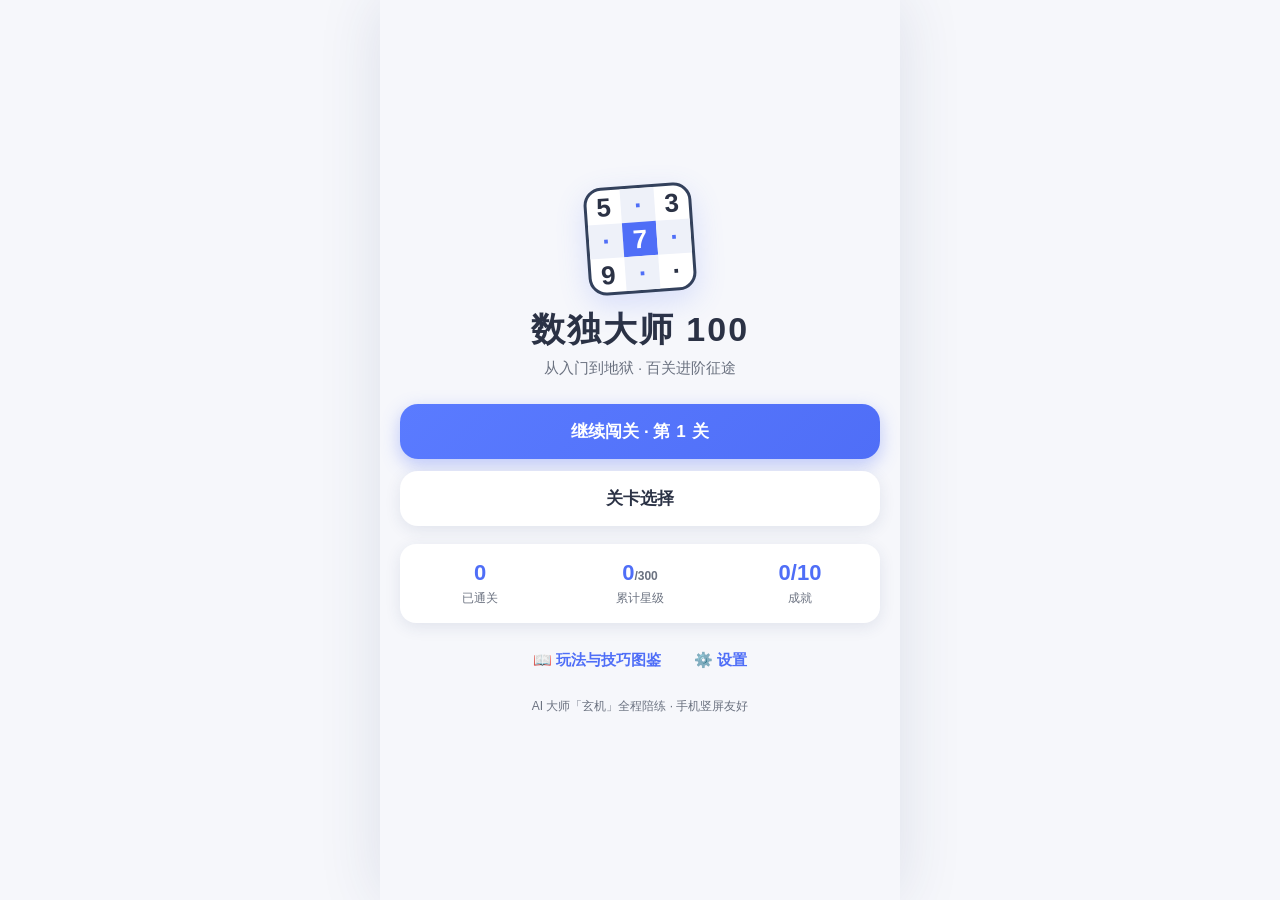
==== index.html @ a803e8a5 "站点提升到仓库根目录以匹配 Pages source=/" ====
<!DOCTYPE html>
<html lang="zh-CN">
<head>
<meta charset="UTF-8">
<meta name="viewport" content="width=device-width, initial-scale=1.0, maximum-scale=1.0, user-scalable=no, viewport-fit=cover">
<meta name="theme-color" content="#f6f7fb">
<meta name="apple-mobile-web-app-capable" content="yes">
<meta name="apple-mobile-web-app-status-bar-style" content="default">
<title>数独大师 100 · 从入门到地狱的百关征途</title>
<link rel="stylesheet" href="css/style.css">
<link rel="icon" href="data:image/svg+xml,<svg xmlns='http://www.w3.org/2000/svg' viewBox='0 0 100 100'><rect width='100' height='100' rx='20' fill='%234f6ef7'/><text x='50' y='68' font-size='52' text-anchor='middle' fill='white' font-family='sans-serif' font-weight='bold'>数</text></svg>">
</head>
<body>
<div id="app">

  <!-- ============ 主页 ============ -->
  <section id="screen-home" class="screen active">
    <div class="home-hero">
      <div class="home-logo">
        <div class="logo-grid">
          <span>5</span><span>·</span><span>3</span>
          <span>·</span><span>7</span><span>·</span>
          <span>9</span><span>·</span><span>·</span>
        </div>
      </div>
      <h1>数独大师 100</h1>
      <p class="home-sub">从入门到地狱 · 百关进阶征途</p>
    </div>

    <div class="home-actions">
      <button id="btn-continue" class="btn btn-primary btn-big">继续闯关 · 第 <b id="continue-lv">1</b> 关</button>
      <button id="btn-levels" class="btn btn-ghost btn-big">关卡选择</button>
    </div>

    <div class="home-stats card" id="home-stats">
      <div class="stat"><b id="stat-cleared">0</b><span>已通关</span></div>
      <div class="stat"><b id="stat-stars">0<small>/300</small></b><span>累计星级</span></div>
      <div class="stat"><b id="stat-achs">0</b><span>成就</span></div>
    </div>

    <div class="home-links">
      <button id="btn-help" class="link-btn">📖 玩法与技巧图鉴</button>
      <button id="btn-settings" class="link-btn">⚙️ 设置</button>
    </div>
    <p class="home-foot">AI 大师「玄机」全程陪练 · 手机竖屏友好</p>
  </section>

  <!-- ============ 关卡选择 ============ -->
  <section id="screen-levels" class="screen">
    <header class="topbar">
      <button class="icon-btn" data-back="home">←</button>
      <div class="topbar-title">关卡选择</div>
      <div class="topbar-right" id="levels-star-count">⭐ 0/300</div>
    </header>
    <div class="levels-scroll">
      <div id="levels-grid" class="levels-grid"></div>
    </div>
  </section>

  <!-- ============ 游戏 ============ -->
  <section id="screen-game" class="screen">
    <header class="topbar game-topbar">
      <button class="icon-btn" data-back="levels">←</button>
      <div class="game-meta">
        <div class="game-lv" id="game-lv">第 1 关 <span class="game-tier">入门</span></div>
        <div class="game-timer"><button id="btn-pause" class="mini-btn">⏸</button> <span id="game-time">00:00</span> <span id="game-hints" title="已用提示">💡0</span></div>
      </div>
      <button class="icon-btn" id="btn-restart">↻</button>
    </header>

    <div class="board-wrap">
      <div id="board" class="board" aria-label="数独棋盘"></div>
      <div id="pause-mask" class="pause-mask hidden">
        <div class="pause-card">
          <h3>休息一下</h3>
          <p>棋盘已隐藏，点击继续</p>
          <button id="btn-resume" class="btn btn-primary">继续游戏</button>
        </div>
      </div>
    </div>

    <div class="toolbar">
      <button class="tool-btn" id="tool-undo"><span class="t-ico">↩</span><span class="t-txt">撤销</span></button>
      <button class="tool-btn" id="tool-erase"><span class="t-ico">⌫</span><span class="t-txt">擦除</span></button>
      <button class="tool-btn" id="tool-note"><span class="t-ico">✏️</span><span class="t-txt">笔记</span></button>
      <button class="tool-btn" id="tool-hint"><span class="t-ico">💡</span><span class="t-txt">提示</span></button>
      <button class="tool-btn" id="tool-ai"><span class="t-ico">🧙</span><span class="t-txt">AI大师</span></button>
    </div>

    <div id="numpad" class="numpad"></div>
    <div class="safe-bottom"></div>
  </section>

  <!-- ============ AI 大师抽屉 ============ -->
  <div id="ai-drawer" class="ai-drawer hidden">
    <div class="ai-panel">
      <div class="ai-head">
        <span class="ai-avatar">🧙‍♂️</span>
        <div class="ai-name">玄机大师 <small>AI 数独宗师</small></div>
        <button class="icon-btn" id="ai-close">✕</button>
      </div>
      <div id="ai-chat" class="ai-chat"></div>
      <div class="ai-actions">
        <button class="btn btn-ghost" id="ai-explain">只讲不填</button>
        <button class="btn btn-ghost" id="ai-step">指点一步</button>
        <button class="btn btn-primary" id="ai-auto">演示到底</button>
      </div>
      <div class="ai-actions2">
        <button class="btn btn-ghost btn-sm hidden" id="ai-stop">⏹ 停止演示</button>
      </div>
    </div>
  </div>

  <!-- ============ 通用模态 ============ -->
  <div id="modal-root" class="modal-root hidden"></div>
  <div id="toast" class="toast hidden"></div>
</div>

<script src="js/engine.js"></script>
<script src="js/levels-data.js"></script>
<script src="js/ai.js"></script>
<script src="js/ui.js"></script>
</body>
</html>
---- css/style.css ----
/* 数独大师 100 · 浅色竖屏优先 */
:root {
  --bg: #f6f7fb;
  --panel: #ffffff;
  --ink: #2b3245;
  --ink-soft: #6b7280;
  --accent: #4f6ef7;
  --accent-soft: #e8eefc;
  --good: #22a06b;
  --bad: #e5484d;
  --gold: #f5a623;
  --line-thin: #c9d2e3;
  --line-thick: #33415c;
  --cell-alt: #eef1f9;
  --sel: #cfe0ff;
  --same: #ffedb3;
  --peer: #edf2fd;
  --shadow: 0 4px 16px rgba(43, 58, 105, .10);
  --radius: 16px;
}
* { margin: 0; padding: 0; box-sizing: border-box; -webkit-tap-highlight-color: transparent; }
html, body { height: 100%; }
body {
  background: var(--bg);
  color: var(--ink);
  font-family: -apple-system, BlinkMacSystemFont, "PingFang SC", "Microsoft YaHei", "Noto Sans SC", sans-serif;
  overscroll-behavior: none;
  touch-action: manipulation;
  user-select: none; -webkit-user-select: none;
}
button { font-family: inherit; border: none; background: none; cursor: pointer; color: inherit; touch-action: manipulation; }
.hidden { display: none !important; }

#app { height: 100dvh; max-width: 520px; margin: 0 auto; position: relative; overflow: hidden; }
.screen { position: absolute; inset: 0; display: none; flex-direction: column; }
.screen.active { display: flex; }

/* ================= 通用组件 ================= */
.btn {
  display: inline-flex; align-items: center; justify-content: center; gap: 6px;
  border-radius: 14px; font-weight: 600; padding: 12px 20px; font-size: 16px;
  transition: transform .08s, box-shadow .15s, opacity .15s;
}
.btn:active { transform: scale(.96); }
.btn-primary { background: linear-gradient(135deg, #5a7bff, #4f6ef7); color: #fff; box-shadow: 0 6px 18px rgba(79, 110, 247, .35); }
.btn-ghost { background: var(--panel); color: var(--ink); box-shadow: var(--shadow); }
.btn-big { width: 100%; padding: 16px; font-size: 17px; border-radius: 18px; }
.btn-sm { padding: 8px 14px; font-size: 14px; }
.icon-btn {
  width: 40px; height: 40px; border-radius: 12px; font-size: 19px;
  display: flex; align-items: center; justify-content: center; background: var(--panel); box-shadow: var(--shadow); color: var(--ink);
}
.link-btn { color: var(--accent); font-size: 15px; padding: 10px; font-weight: 600; }
.card { background: var(--panel); border-radius: var(--radius); box-shadow: var(--shadow); }

.topbar {
  display: flex; align-items: center; gap: 10px; padding: calc(env(safe-area-inset-top) + 10px) 12px 10px;
}
.topbar-title { font-size: 17px; font-weight: 700; flex: 1; }
.topbar-right { font-size: 14px; font-weight: 700; color: var(--ink-soft); }

/* ================= 主页 ================= */
#screen-home { padding: calc(env(safe-area-inset-top) + 16px) 20px calc(env(safe-area-inset-bottom) + 16px); justify-content: center; gap: 18px; }
.home-hero { text-align: center; }
.home-logo { display: flex; justify-content: center; margin-bottom: 14px; }
.logo-grid {
  display: grid; grid-template-columns: repeat(3, 1fr); width: 108px; height: 108px;
  border: 3px solid var(--line-thick); border-radius: 18px; overflow: hidden;
  background: #fff; box-shadow: 0 10px 30px rgba(79, 110, 247, .18); transform: rotate(-4deg);
}
.logo-grid span { display: flex; align-items: center; justify-content: center; font-size: 26px; font-weight: 800; color: var(--ink); }
.logo-grid span:nth-child(2n) { background: var(--cell-alt); color: var(--accent); }
.logo-grid span:nth-child(5) { background: var(--accent); color: #fff; }
#screen-home h1 { font-size: 34px; letter-spacing: 2px; }
.home-sub { color: var(--ink-soft); margin-top: 6px; font-size: 15px; }
.home-actions { display: flex; flex-direction: column; gap: 12px; margin-top: 8px; }
.home-stats { display: flex; padding: 16px 0; }
.stat { flex: 1; text-align: center; display: flex; flex-direction: column; gap: 4px; }
.stat b { font-size: 22px; color: var(--accent); }
.stat b small { font-size: 12px; color: var(--ink-soft); font-weight: 600; }
.stat span { font-size: 12px; color: var(--ink-soft); }
.home-links { display: flex; justify-content: center; gap: 12px; }
.home-foot { text-align: center; font-size: 12px; color: var(--ink-soft); }

/* ================= 关卡选择 ================= */
.levels-scroll { flex: 1; overflow-y: auto; padding: 4px 14px calc(env(safe-area-inset-bottom) + 24px); }
.levels-grid { display: grid; grid-template-columns: repeat(5, 1fr); gap: 10px; }
.lv-cell {
  aspect-ratio: 1; border-radius: 14px; background: var(--panel); box-shadow: var(--shadow);
  display: flex; flex-direction: column; align-items: center; justify-content: center; gap: 2px;
  font-weight: 700; font-size: 16px; position: relative; transition: transform .08s;
}
.lv-cell:active { transform: scale(.92); }
.lv-cell .lv-stars { font-size: 9px; letter-spacing: 1px; color: var(--gold); }
.lv-cell.locked { background: #e9ecf3; box-shadow: none; color: #b3b9c9; }
.lv-cell.current { background: linear-gradient(135deg, #5a7bff, #4f6ef7); color: #fff; box-shadow: 0 6px 16px rgba(79, 110, 247, .4); }
.lv-cell.current .lv-stars { color: #ffe08a; }
.lv-cell .lv-badge { position: absolute; top: -5px; right: -4px; font-size: 11px; }
.lv-cell.hell { border: 2px solid var(--gold); }
.lv-cell.hell .lv-badge { animation: pulse 1.6s infinite; }
@keyframes pulse { 0%, 100% { transform: scale(1); } 50% { transform: scale(1.25); } }
.tier-divider { grid-column: 1 / -1; font-size: 12px; font-weight: 700; color: var(--ink-soft); padding: 10px 4px 2px; display: flex; align-items: center; gap: 8px; }
.tier-divider::after { content: ""; flex: 1; height: 1px; background: var(--line-thin); }

/* ================= 游戏页 ================= */
#screen-game { align-items: stretch; }
.game-topbar { padding-bottom: 6px; }
.game-meta { flex: 1; display: flex; align-items: center; justify-content: center; gap: 12px; min-width: 0; }
.game-lv { font-weight: 800; font-size: 16px; white-space: nowrap; display: flex; align-items: center; gap: 6px; }
.game-tier { font-size: 11px; color: var(--accent); background: var(--accent-soft); padding: 2px 7px; border-radius: 8px; font-weight: 700; white-space: nowrap; }
.game-timer { font-size: 13px; color: var(--ink-soft); font-variant-numeric: tabular-nums; display: flex; align-items: center; gap: 6px; font-weight: 600; }
.mini-btn { font-size: 14px; padding: 2px 6px; }

.board-wrap { position: relative; padding: 4px 10px 0; display: flex; justify-content: center; }
.board {
  display: grid; grid-template-columns: repeat(9, 1fr); aspect-ratio: 1;
  width: 100%; max-width: min(100%, calc(100dvh - 340px));
  background: var(--panel); border: 2.5px solid var(--line-thick); border-radius: 12px; overflow: hidden;
  box-shadow: var(--shadow);
}
.cell {
  position: relative; display: flex; align-items: center; justify-content: center;
  border-right: 1px solid var(--line-thin); border-bottom: 1px solid var(--line-thin);
  font-size: clamp(17px, 5.2vw, 26px); font-weight: 700; cursor: pointer;
  transition: background .1s;
}
.cell:nth-child(9n) { border-right: none; }
.cell:nth-child(n+73) { border-bottom: none; }
.cell.b-right { border-right: 2px solid var(--line-thick); }
.cell.b-bottom { border-bottom: 2px solid var(--line-thick); }
.cell.alt { background: var(--cell-alt); }
.cell.given { color: var(--ink); }
.cell.user { color: var(--accent); }
.cell.peer { background: var(--peer); }
.cell.same { background: var(--same); }
.cell.selected { background: var(--sel); box-shadow: inset 0 0 0 2.5px var(--accent); z-index: 2; }
.cell.error { color: var(--bad) !important; background: #fde8e9; }
.cell.hint-flash { animation: hintFlash 1s ease-in-out infinite; }
@keyframes hintFlash { 0%, 100% { box-shadow: inset 0 0 0 3px var(--gold); } 50% { box-shadow: inset 0 0 0 3px transparent; } }
.cell.wrong-flash { animation: wrongShake .4s; }
@keyframes wrongShake { 0%, 100% { transform: translateX(0); } 25% { transform: translateX(-3px); } 75% { transform: translateX(3px); } }
.cell.pop { animation: popIn .18s ease-out; }
@keyframes popIn { 0% { transform: scale(.5); opacity: .3; } 100% { transform: scale(1); opacity: 1; } }

.notes { position: absolute; inset: 2px; display: grid; grid-template-columns: repeat(3, 1fr); grid-template-rows: repeat(3, 1fr); }
.notes span { display: flex; align-items: center; justify-content: center; font-size: clamp(8px, 2.2vw, 11px); font-weight: 600; color: var(--ink-soft); }

.pause-mask { position: absolute; inset: 0; display: flex; align-items: center; justify-content: center; background: rgba(246, 247, 251, .96); z-index: 10; border-radius: 12px; }
.pause-card { text-align: center; display: flex; flex-direction: column; gap: 12px; padding: 24px; }

/* 工具条 */
.toolbar { display: flex; gap: 8px; padding: 10px 10px 6px; }
.tool-btn {
  flex: 1; background: var(--panel); border-radius: 14px; box-shadow: var(--shadow);
  display: flex; flex-direction: column; align-items: center; gap: 2px; padding: 8px 2px;
}
.tool-btn:active { transform: scale(.94); }
.tool-btn .t-ico { font-size: 19px; }
.tool-btn .t-txt { font-size: 11px; color: var(--ink-soft); font-weight: 600; }
.tool-btn.on { background: var(--accent-soft); box-shadow: inset 0 0 0 2px var(--accent); }
.tool-btn.on .t-txt { color: var(--accent); }
.tool-btn:disabled { opacity: .45; }

/* 数字键盘 */
.numpad { display: grid; grid-template-columns: repeat(3, 1fr); gap: 8px; padding: 4px 10px; }
.num-btn {
  position: relative; height: clamp(44px, 7.5dvh, 60px); border-radius: 14px;
  background: var(--panel); box-shadow: var(--shadow);
  font-size: clamp(22px, 6.4vw, 28px); font-weight: 800; color: var(--accent);
  display: flex; align-items: center; justify-content: center; transition: transform .06s;
}
.num-btn:active { transform: scale(.94); background: var(--accent-soft); }
.num-btn.done { opacity: .28; pointer-events: none; }
.num-btn .cnt { position: absolute; right: 7px; top: 4px; font-size: 10px; font-weight: 700; color: var(--ink-soft); }
.safe-bottom { height: calc(env(safe-area-inset-bottom) + 8px); }

/* ================= AI 抽屉 ================= */
.ai-drawer { position: fixed; inset: 0; z-index: 60; display: flex; align-items: flex-end; justify-content: center; }
.ai-drawer::before { content: ""; position: absolute; inset: 0; background: rgba(30, 38, 66, .35); }
.ai-panel {
  position: relative; width: 100%; max-width: 520px; max-height: 78dvh;
  background: var(--panel); border-radius: 22px 22px 0 0; box-shadow: 0 -8px 40px rgba(0,0,0,.18);
  display: flex; flex-direction: column; animation: slideUp .22s ease-out; padding-bottom: env(safe-area-inset-bottom);
}
@keyframes slideUp { from { transform: translateY(60%); } to { transform: translateY(0); } }
.ai-head { display: flex; align-items: center; gap: 10px; padding: 14px 16px; border-bottom: 1px solid var(--accent-soft); }
.ai-avatar { font-size: 30px; }
.ai-name { flex: 1; font-weight: 800; font-size: 16px; }
.ai-name small { display: block; font-size: 11px; color: var(--ink-soft); font-weight: 600; }
.ai-chat { flex: 1; overflow-y: auto; padding: 14px 16px; display: flex; flex-direction: column; gap: 10px; min-height: 180px; max-height: 44dvh; }
.ai-msg { max-width: 88%; padding: 10px 13px; border-radius: 4px 16px 16px 16px; background: var(--accent-soft); font-size: 14.5px; line-height: 1.65; align-self: flex-start; animation: popIn .2s; }
.ai-msg.me { background: var(--cell-alt); border-radius: 16px 4px 16px 16px; align-self: flex-end; }
.ai-msg b { color: var(--accent); }
.ai-msg .hl { color: var(--gold); font-weight: 700; }
.ai-actions { display: flex; gap: 8px; padding: 10px 14px 4px; }
.ai-actions .btn { flex: 1; font-size: 14px; padding: 11px 6px; }
.ai-actions2 { padding: 0 14px 10px; display: flex; }

/* ================= 模态 / Toast ================= */
.modal-root { position: fixed; inset: 0; z-index: 70; background: rgba(30, 38, 66, .42); display: flex; align-items: center; justify-content: center; padding: 24px; }
.modal { width: 100%; max-width: 400px; background: var(--panel); border-radius: 22px; padding: 24px 20px; text-align: center; animation: popIn .22s; max-height: 82dvh; overflow-y: auto; }
.modal h2 { font-size: 20px; margin-bottom: 6px; }
.modal .m-sub { color: var(--ink-soft); font-size: 14px; margin-bottom: 16px; }
.modal .m-body { font-size: 14.5px; line-height: 1.7; text-align: left; color: var(--ink); margin-bottom: 18px; }
.modal .m-body h4 { margin: 12px 0 4px; color: var(--accent); }
.modal .m-body p { margin: 4px 0; }
.modal .btn { width: 100%; margin-top: 8px; }

.win-stars { display: flex; justify-content: center; gap: 8px; margin: 12px 0; }
.win-stars span { font-size: 44px; animation: starPop .5s backwards; }
.win-stars span:nth-child(2) { animation-delay: .18s; }
.win-stars span:nth-child(3) { animation-delay: .36s; }
@keyframes starPop { 0% { transform: scale(0) rotate(-40deg); } 70% { transform: scale(1.3); } 100% { transform: scale(1); } }
.win-stars .dim { filter: grayscale(1); opacity: .3; }
.win-info { display: flex; justify-content: center; gap: 22px; color: var(--ink-soft); font-size: 13px; margin-bottom: 14px; }
.win-info b { color: var(--ink); font-size: 16px; display: block; }

.toast {
  position: fixed; top: calc(env(safe-area-inset-top) + 14px); left: 50%; transform: translateX(-50%);
  background: rgba(43, 50, 69, .94); color: #fff; font-size: 14px; font-weight: 600;
  padding: 10px 20px; border-radius: 30px; z-index: 90; animation: toastIn .25s; max-width: 88vw; text-align: center;
}
@keyframes toastIn { from { opacity: 0; transform: translate(-50%, -12px); } to { opacity: 1; transform: translate(-50%, 0); } }

/* 设置开关 */
.set-row { display: flex; align-items: center; justify-content: space-between; padding: 12px 2px; border-bottom: 1px solid var(--cell-alt); font-size: 15px; font-weight: 600; }
.switch { width: 48px; height: 28px; border-radius: 20px; background: #d6dbe6; position: relative; transition: background .18s; }
.switch::after { content: ""; position: absolute; top: 3px; left: 3px; width: 22px; height: 22px; border-radius: 50%; background: #fff; box-shadow: 0 2px 5px rgba(0,0,0,.2); transition: left .18s; }
.switch.on { background: var(--accent); }
.switch.on::after { left: 23px; }

/* 桌面宽屏微调 */
@media (min-width: 521px) {
  #app { box-shadow: 0 0 60px rgba(43, 58, 105, .12); }
}
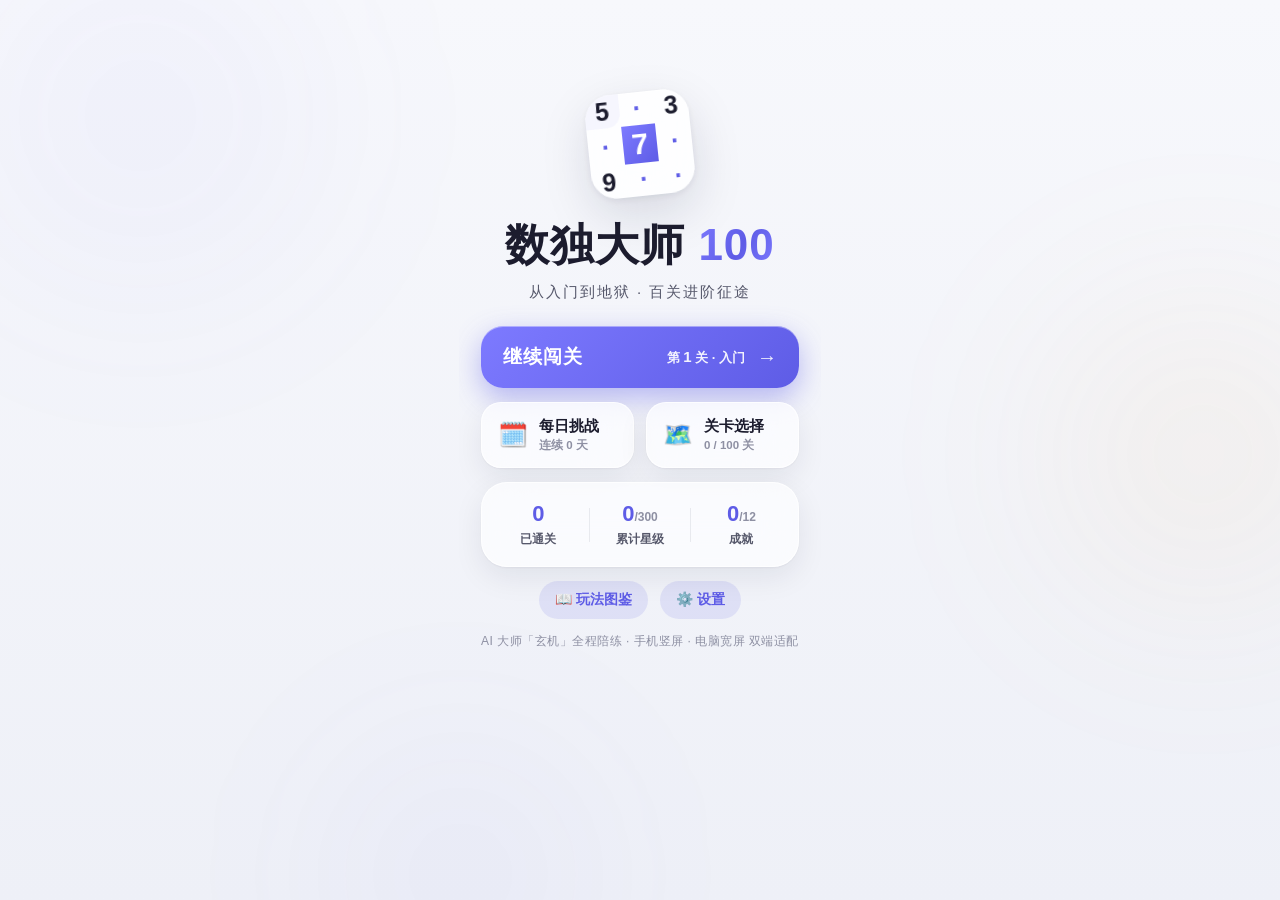
==== commit 2ed891b2: "v2 琉璃设计系统：iOS动效/玻璃拟态/连击/波纹/confetti/每日挑战/三主题/桌面三栏" ====
--- a/index.html
+++ b/index.html
@@ -3,53 +3,80 @@
 <head>
 <meta charset="UTF-8">
 <meta name="viewport" content="width=device-width, initial-scale=1.0, maximum-scale=1.0, user-scalable=no, viewport-fit=cover">
-<meta name="theme-color" content="#f6f7fb">
+<meta name="theme-color" content="#eef0f7">
 <meta name="apple-mobile-web-app-capable" content="yes">
 <meta name="apple-mobile-web-app-status-bar-style" content="default">
 <title>数独大师 100 · 从入门到地狱的百关征途</title>
 <link rel="stylesheet" href="css/style.css">
-<link rel="icon" href="data:image/svg+xml,<svg xmlns='http://www.w3.org/2000/svg' viewBox='0 0 100 100'><rect width='100' height='100' rx='20' fill='%234f6ef7'/><text x='50' y='68' font-size='52' text-anchor='middle' fill='white' font-family='sans-serif' font-weight='bold'>数</text></svg>">
+<link rel="icon" href="data:image/svg+xml,<svg xmlns='http://www.w3.org/2000/svg' viewBox='0 0 100 100'><rect width='100' height='100' rx='24' fill='%235E5CE6'/><text x='50' y='70' font-size='54' text-anchor='middle' fill='white' font-family='sans-serif' font-weight='bold'>数</text></svg>">
 </head>
-<body>
+<body data-theme="cloud">
+
+<!-- 环境光斑（iOS 发布会式背景） -->
+<div class="bg-scene" aria-hidden="true">
+  <div class="blob blob-a"></div>
+  <div class="blob blob-b"></div>
+  <div class="blob blob-c"></div>
+</div>
+
 <div id="app">
 
   <!-- ============ 主页 ============ -->
   <section id="screen-home" class="screen active">
-    <div class="home-hero">
-      <div class="home-logo">
-        <div class="logo-grid">
-          <span>5</span><span>·</span><span>3</span>
-          <span>·</span><span>7</span><span>·</span>
-          <span>9</span><span>·</span><span>·</span>
+    <div class="home-scroll">
+      <div class="hero">
+        <div class="hero-logo">
+          <div class="logo-grid">
+            <span>5</span><span class="dot">·</span><span>3</span>
+            <span class="dot">·</span><span class="core">7</span><span class="dot">·</span>
+            <span>9</span><span class="dot">·</span><span class="dot">·</span>
+          </div>
         </div>
+        <h1 class="hero-title">数独大师 <span class="grad">100</span></h1>
+        <p class="hero-sub">从入门到地狱 · 百关进阶征途</p>
       </div>
-      <h1>数独大师 100</h1>
-      <p class="home-sub">从入门到地狱 · 百关进阶征途</p>
+
+      <div class="home-stack">
+        <button id="btn-continue" class="cta-primary">
+          <span class="cta-main">继续闯关</span>
+          <span class="cta-sub">第 <b id="continue-lv">1</b> 关 · <span id="continue-tier">入门</span></span>
+          <span class="cta-arrow">→</span>
+        </button>
+        <div class="home-row">
+          <button id="btn-daily" class="cta-glass">
+            <span class="cta-ico">🗓️</span>
+            <span class="cta-col"><span class="cta-main-sm">每日挑战</span>
+            <span class="cta-tiny" id="daily-streak">连续 0 天</span></span>
+          </button>
+          <button id="btn-levels" class="cta-glass">
+            <span class="cta-ico">🗺️</span>
+            <span class="cta-col"><span class="cta-main-sm">关卡选择</span>
+            <span class="cta-tiny" id="levels-progress">0 / 100 关</span></span>
+          </button>
+        </div>
+
+        <div class="glass-card stats-card">
+          <div class="stat"><b id="stat-cleared">0</b><span>已通关</span></div>
+          <div class="stat-div"></div>
+          <div class="stat"><b id="stat-stars">0<small>/300</small></b><span>累计星级</span></div>
+          <div class="stat-div"></div>
+          <div class="stat" id="stat-achs-wrap" role="button"><b id="stat-achs">0<small>/10</small></b><span>成就</span></div>
+        </div>
+
+        <div class="home-links">
+          <button id="btn-help" class="link-pill">📖 玩法图鉴</button>
+          <button id="btn-settings" class="link-pill">⚙️ 设置</button>
+        </div>
+        <p class="home-foot">AI 大师「玄机」全程陪练 · 手机竖屏 · 电脑宽屏 双端适配</p>
+      </div>
     </div>
-
-    <div class="home-actions">
-      <button id="btn-continue" class="btn btn-primary btn-big">继续闯关 · 第 <b id="continue-lv">1</b> 关</button>
-      <button id="btn-levels" class="btn btn-ghost btn-big">关卡选择</button>
-    </div>
-
-    <div class="home-stats card" id="home-stats">
-      <div class="stat"><b id="stat-cleared">0</b><span>已通关</span></div>
-      <div class="stat"><b id="stat-stars">0<small>/300</small></b><span>累计星级</span></div>
-      <div class="stat"><b id="stat-achs">0</b><span>成就</span></div>
-    </div>
-
-    <div class="home-links">
-      <button id="btn-help" class="link-btn">📖 玩法与技巧图鉴</button>
-      <button id="btn-settings" class="link-btn">⚙️ 设置</button>
-    </div>
-    <p class="home-foot">AI 大师「玄机」全程陪练 · 手机竖屏友好</p>
   </section>
 
   <!-- ============ 关卡选择 ============ -->
   <section id="screen-levels" class="screen">
-    <header class="topbar">
-      <button class="icon-btn" data-back="home">←</button>
-      <div class="topbar-title">关卡选择</div>
+    <header class="topbar glass-bar">
+      <button class="icon-btn glass-btn" data-back="home" data-dir="back">←</button>
+      <div class="topbar-title">全部关卡</div>
       <div class="topbar-right" id="levels-star-count">⭐ 0/300</div>
     </header>
     <div class="levels-scroll">
@@ -59,61 +86,92 @@
 
   <!-- ============ 游戏 ============ -->
   <section id="screen-game" class="screen">
-    <header class="topbar game-topbar">
-      <button class="icon-btn" data-back="levels">←</button>
-      <div class="game-meta">
-        <div class="game-lv" id="game-lv">第 1 关 <span class="game-tier">入门</span></div>
-        <div class="game-timer"><button id="btn-pause" class="mini-btn">⏸</button> <span id="game-time">00:00</span> <span id="game-hints" title="已用提示">💡0</span></div>
-      </div>
-      <button class="icon-btn" id="btn-restart">↻</button>
-    </header>
+    <div class="game-layout">
+      <!-- 手机：顶栏 -->
+      <header class="topbar glass-bar game-topbar">
+        <button class="icon-btn glass-btn" data-back="levels" data-dir="back">←</button>
+        <div class="game-meta">
+          <div class="game-lv" id="game-lv">第 1 关 <span class="game-tier">入门</span></div>
+          <div class="game-timer"><button id="btn-pause" class="mini-btn glass-btn">⏸</button> <span id="game-time">00:00</span> <span id="game-hints" title="已用提示">💡0</span></div>
+        </div>
+        <button class="icon-btn glass-btn" id="btn-restart">↻</button>
+      </header>
 
-    <div class="board-wrap">
-      <div id="board" class="board" aria-label="数独棋盘"></div>
-      <div id="pause-mask" class="pause-mask hidden">
-        <div class="pause-card">
-          <h3>休息一下</h3>
-          <p>棋盘已隐藏，点击继续</p>
-          <button id="btn-resume" class="btn btn-primary">继续游戏</button>
+      <!-- 桌面：左侧信息面板 -->
+      <aside class="side-info">
+        <div class="side-logo">数独<span class="grad">大师</span></div>
+        <div class="glass-card side-card">
+          <div class="side-lv" id="side-lv">第 1 关</div>
+          <div class="side-tier" id="side-tier">入门</div>
+          <div class="side-time" id="side-time">00:00</div>
+          <div class="side-rows">
+            <span>💡 提示 <b id="side-hints">0</b></span>
+            <span>🔥 连击 <b id="side-combo">0</b></span>
+          </div>
+        </div>
+        <div class="side-tools" id="side-tools">
+          <button class="tool-btn glass-btn" id="tool-undo-pc"><span class="t-ico">↩</span><span class="t-txt">撤销</span><kbd>Z</kbd></button>
+          <button class="tool-btn glass-btn" id="tool-erase-pc"><span class="t-ico">⌫</span><span class="t-txt">擦除</span><kbd>⌫</kbd></button>
+          <button class="tool-btn glass-btn" id="tool-note-pc"><span class="t-ico">✏️</span><span class="t-txt">笔记</span><kbd>N</kbd></button>
+          <button class="tool-btn glass-btn" id="tool-hint-pc"><span class="t-ico">💡</span><span class="t-txt">提示</span><kbd>H</kbd></button>
+          <button class="tool-btn glass-btn" id="tool-ai-pc"><span class="t-ico">🧙</span><span class="t-txt">AI大师</span><kbd>A</kbd></button>
+        </div>
+        <p class="side-kbd">数字键 1–9 填数 · 方向键移动</p>
+      </aside>
+
+      <!-- 棋盘 -->
+      <div class="board-wrap">
+        <div id="board" class="board" aria-label="数独棋盘"></div>
+        <div id="combo-pop" class="combo-pop hidden">连击 ×2</div>
+        <div id="pause-mask" class="pause-mask hidden">
+          <div class="pause-card glass-card">
+            <div class="pause-ico">☕</div>
+            <h3>休息一下</h3>
+            <p>棋盘已隐藏，随时回来</p>
+            <button id="btn-resume" class="btn btn-primary">继续游戏</button>
+          </div>
         </div>
       </div>
+
+      <!-- 手机：工具+键盘 -->
+      <div class="game-bottom">
+        <div class="toolbar">
+          <button class="tool-btn glass-btn" id="tool-undo"><span class="t-ico">↩</span><span class="t-txt">撤销</span></button>
+          <button class="tool-btn glass-btn" id="tool-erase"><span class="t-ico">⌫</span><span class="t-txt">擦除</span></button>
+          <button class="tool-btn glass-btn" id="tool-note"><span class="t-ico">✏️</span><span class="t-txt">笔记</span></button>
+          <button class="tool-btn glass-btn" id="tool-hint"><span class="t-ico">💡</span><span class="t-txt">提示</span></button>
+          <button class="tool-btn glass-btn" id="tool-ai"><span class="t-ico">🧙</span><span class="t-txt">AI大师</span></button>
+        </div>
+        <div id="numpad" class="numpad"></div>
+        <div class="safe-bottom"></div>
+      </div>
     </div>
-
-    <div class="toolbar">
-      <button class="tool-btn" id="tool-undo"><span class="t-ico">↩</span><span class="t-txt">撤销</span></button>
-      <button class="tool-btn" id="tool-erase"><span class="t-ico">⌫</span><span class="t-txt">擦除</span></button>
-      <button class="tool-btn" id="tool-note"><span class="t-ico">✏️</span><span class="t-txt">笔记</span></button>
-      <button class="tool-btn" id="tool-hint"><span class="t-ico">💡</span><span class="t-txt">提示</span></button>
-      <button class="tool-btn" id="tool-ai"><span class="t-ico">🧙</span><span class="t-txt">AI大师</span></button>
-    </div>
-
-    <div id="numpad" class="numpad"></div>
-    <div class="safe-bottom"></div>
   </section>
 
-  <!-- ============ AI 大师抽屉 ============ -->
+  <!-- ============ AI 大师 sheet ============ -->
   <div id="ai-drawer" class="ai-drawer hidden">
     <div class="ai-panel">
+      <div class="ai-grabber"></div>
       <div class="ai-head">
         <span class="ai-avatar">🧙‍♂️</span>
-        <div class="ai-name">玄机大师 <small>AI 数独宗师</small></div>
-        <button class="icon-btn" id="ai-close">✕</button>
+        <div class="ai-name">玄机大师 <small>AI 数独宗师 · 在线</small></div>
+        <button class="icon-btn glass-btn" id="ai-close">✕</button>
       </div>
       <div id="ai-chat" class="ai-chat"></div>
       <div class="ai-actions">
-        <button class="btn btn-ghost" id="ai-explain">只讲不填</button>
-        <button class="btn btn-ghost" id="ai-step">指点一步</button>
+        <button class="btn btn-glass" id="ai-explain">只讲不填</button>
+        <button class="btn btn-glass" id="ai-step">指点一步</button>
         <button class="btn btn-primary" id="ai-auto">演示到底</button>
       </div>
       <div class="ai-actions2">
-        <button class="btn btn-ghost btn-sm hidden" id="ai-stop">⏹ 停止演示</button>
+        <button class="btn btn-glass btn-sm hidden" id="ai-stop">⏹ 停止演示</button>
       </div>
     </div>
   </div>
 
-  <!-- ============ 通用模态 ============ -->
   <div id="modal-root" class="modal-root hidden"></div>
   <div id="toast" class="toast hidden"></div>
+  <canvas id="confetti" class="confetti-canvas"></canvas>
 </div>
 
 <script src="js/engine.js"></script>
--- a/css/style.css
+++ b/css/style.css
@@ -1,235 +1,441 @@
-/* 数独大师 100 · 浅色竖屏优先 */
+/* ============================================================
+   数独大师 100 · v2 设计系统「琉璃」
+   iOS 级动效曲线 + 浅色玻璃拟态 + 三主题 + 双端布局
+   ============================================================ */
 :root {
-  --bg: #f6f7fb;
-  --panel: #ffffff;
-  --ink: #2b3245;
-  --ink-soft: #6b7280;
-  --accent: #4f6ef7;
-  --accent-soft: #e8eefc;
-  --good: #22a06b;
+  /* 动效曲线 */
+  --ios: cubic-bezier(.32, .72, 0, 1);
+  --spring: cubic-bezier(.34, 1.56, .64, 1);
+  --dur: .45s;
+
+  /* 云白主题（默认 · 靛蓝） */
+  --bg0: #eef0f7;
+  --bg1: #f7f8fc;
+  --glass: rgba(255, 255, 255, .66);
+  --glass-strong: rgba(255, 255, 255, .82);
+  --hairline: rgba(20, 28, 60, .08);
+  --ink: #1c1c2e;
+  --ink-2: #56586b;
+  --ink-3: #8e90a3;
+  --accent: #5e5ce6;
+  --accent-2: #7d7aff;
+  --accent-soft: rgba(94, 92, 230, .12);
+  --good: #30b078;
   --bad: #e5484d;
-  --gold: #f5a623;
-  --line-thin: #c9d2e3;
-  --line-thick: #33415c;
-  --cell-alt: #eef1f9;
-  --sel: #cfe0ff;
-  --same: #ffedb3;
-  --peer: #edf2fd;
-  --shadow: 0 4px 16px rgba(43, 58, 105, .10);
-  --radius: 16px;
-}
+  --bad-soft: rgba(229, 72, 77, .12);
+  --gold: #f2a93b;
+  --gold-soft: rgba(242, 169, 59, .18);
+  --line-thin: rgba(60, 70, 110, .16);
+  --line-thick: #3c3f5c;
+  --cell-alt: rgba(94, 92, 230, .05);
+  --sel: rgba(94, 92, 230, .16);
+  --same: rgba(242, 169, 59, .22);
+  --peer: rgba(94, 92, 230, .06);
+  --wave: rgba(125, 122, 255, .35);
+  --shadow-1: 0 1px 2px rgba(18, 24, 56, .05), 0 10px 30px rgba(18, 24, 56, .08);
+  --shadow-2: 0 2px 6px rgba(18, 24, 56, .07), 0 18px 50px rgba(18, 24, 56, .13);
+  --btn-fg: #ffffff;
+}
+body[data-theme="warm"] {
+  --bg0: #f7f1ea; --bg1: #fdf9f4;
+  --accent: #e07a3f; --accent-2: #f0975c; --accent-soft: rgba(224, 122, 63, .12);
+  --line-thick: #5c4433; --cell-alt: rgba(224, 122, 63, .05);
+  --sel: rgba(224, 122, 63, .16); --peer: rgba(224, 122, 63, .06);
+  --wave: rgba(240, 151, 92, .35);
+}
+body[data-theme="mint"] {
+  --bg0: #eaf4ef; --bg1: #f4faf7;
+  --accent: #1f9e77; --accent-2: #3cbf95; --accent-soft: rgba(31, 158, 119, .12);
+  --line-thick: #2c4a3e; --cell-alt: rgba(31, 158, 119, .05);
+  --sel: rgba(31, 158, 119, .16); --peer: rgba(31, 158, 119, .06);
+  --wave: rgba(60, 191, 149, .35);
+}
+
 * { margin: 0; padding: 0; box-sizing: border-box; -webkit-tap-highlight-color: transparent; }
 html, body { height: 100%; }
 body {
-  background: var(--bg);
+  background: linear-gradient(180deg, var(--bg1), var(--bg0));
   color: var(--ink);
-  font-family: -apple-system, BlinkMacSystemFont, "PingFang SC", "Microsoft YaHei", "Noto Sans SC", sans-serif;
+  font-family: -apple-system, BlinkMacSystemFont, "SF Pro Text", "PingFang SC", "HarmonyOS Sans SC", "Microsoft YaHei", "Noto Sans SC", sans-serif;
   overscroll-behavior: none;
   touch-action: manipulation;
   user-select: none; -webkit-user-select: none;
+  transition: background .5s;
 }
 button { font-family: inherit; border: none; background: none; cursor: pointer; color: inherit; touch-action: manipulation; }
 .hidden { display: none !important; }
-
-#app { height: 100dvh; max-width: 520px; margin: 0 auto; position: relative; overflow: hidden; }
-.screen { position: absolute; inset: 0; display: none; flex-direction: column; }
-.screen.active { display: flex; }
-
-/* ================= 通用组件 ================= */
+.grad {
+  background: linear-gradient(120deg, var(--accent-2), var(--accent) 55%, var(--accent-2));
+  -webkit-background-clip: text; background-clip: text; color: transparent;
+}
+
+/* ================= 环境光斑 ================= */
+.bg-scene { position: fixed; inset: 0; overflow: hidden; pointer-events: none; z-index: 0; }
+.blob { position: absolute; border-radius: 50%; filter: blur(90px); opacity: .5; }
+.blob-a { width: 46vmax; height: 46vmax; left: -12vmax; top: -14vmax; background: radial-gradient(circle, var(--accent-soft), transparent 65%); animation: drift 26s var(--ios) infinite alternate; }
+.blob-b { width: 40vmax; height: 40vmax; right: -14vmax; top: 22vh; background: radial-gradient(circle, var(--gold-soft), transparent 65%); animation: drift 34s var(--ios) infinite alternate-reverse; }
+.blob-c { width: 36vmax; height: 36vmax; left: 18vw; bottom: -16vmax; background: radial-gradient(circle, var(--accent-soft), transparent 62%); animation: drift 42s var(--ios) infinite alternate; }
+@keyframes drift {
+  0% { transform: translate(0, 0) scale(1); }
+  100% { transform: translate(7vmax, -5vmax) scale(1.15); }
+}
+
+#app { position: relative; height: 100dvh; max-width: 560px; margin: 0 auto; z-index: 1;
+  transition: transform .5s var(--ios), border-radius .5s var(--ios); }
+body.sheet-open #app { transform: scale(.945); border-radius: 30px; overflow: hidden; }
+
+/* ================= 通用 ================= */
 .btn {
   display: inline-flex; align-items: center; justify-content: center; gap: 6px;
-  border-radius: 14px; font-weight: 600; padding: 12px 20px; font-size: 16px;
-  transition: transform .08s, box-shadow .15s, opacity .15s;
-}
-.btn:active { transform: scale(.96); }
-.btn-primary { background: linear-gradient(135deg, #5a7bff, #4f6ef7); color: #fff; box-shadow: 0 6px 18px rgba(79, 110, 247, .35); }
-.btn-ghost { background: var(--panel); color: var(--ink); box-shadow: var(--shadow); }
-.btn-big { width: 100%; padding: 16px; font-size: 17px; border-radius: 18px; }
+  border-radius: 16px; font-weight: 650; padding: 13px 20px; font-size: 16px;
+  transition: transform .18s var(--spring), box-shadow .25s, opacity .2s;
+}
+.btn:active { transform: scale(.95); }
+.btn-primary {
+  background: linear-gradient(135deg, var(--accent-2), var(--accent));
+  color: var(--btn-fg);
+  box-shadow: 0 6px 20px color-mix(in srgb, var(--accent) 38%, transparent), inset 0 1px 0 rgba(255,255,255,.35);
+}
+.btn-glass { background: var(--glass); color: var(--ink); box-shadow: var(--shadow-1); backdrop-filter: blur(20px) saturate(1.6); -webkit-backdrop-filter: blur(20px) saturate(1.6); }
 .btn-sm { padding: 8px 14px; font-size: 14px; }
 .icon-btn {
-  width: 40px; height: 40px; border-radius: 12px; font-size: 19px;
-  display: flex; align-items: center; justify-content: center; background: var(--panel); box-shadow: var(--shadow); color: var(--ink);
-}
-.link-btn { color: var(--accent); font-size: 15px; padding: 10px; font-weight: 600; }
-.card { background: var(--panel); border-radius: var(--radius); box-shadow: var(--shadow); }
-
-.topbar {
-  display: flex; align-items: center; gap: 10px; padding: calc(env(safe-area-inset-top) + 10px) 12px 10px;
-}
-.topbar-title { font-size: 17px; font-weight: 700; flex: 1; }
-.topbar-right { font-size: 14px; font-weight: 700; color: var(--ink-soft); }
+  width: 40px; height: 40px; border-radius: 14px; font-size: 18px; flex: 0 0 auto;
+  display: flex; align-items: center; justify-content: center;
+  transition: transform .15s var(--spring), background .2s;
+}
+.icon-btn:active { transform: scale(.9); }
+.glass-btn { background: var(--glass); box-shadow: 0 1px 2px rgba(18,24,56,.05), 0 4px 14px rgba(18,24,56,.06); backdrop-filter: blur(16px) saturate(1.6); -webkit-backdrop-filter: blur(16px) saturate(1.6); }
+.glass-card { background: var(--glass); backdrop-filter: blur(24px) saturate(1.7); -webkit-backdrop-filter: blur(24px) saturate(1.7); border-radius: 26px; box-shadow: var(--shadow-1); border: .5px solid rgba(255,255,255,.75); }
+.link-pill { padding: 10px 16px; border-radius: 30px; font-size: 14px; font-weight: 600; color: var(--accent); background: var(--accent-soft); transition: transform .15s var(--spring); }
+.link-pill:active { transform: scale(.94); }
+
+.screen { position: absolute; inset: 0; display: none; flex-direction: column; z-index: 1; background: transparent; }
+.screen.active { display: flex; }
+/* iOS push 转场 */
+.screen.anim-push-in { animation: pushIn .5s var(--ios) both; }
+.screen.anim-push-out { animation: pushOut .5s var(--ios) both; z-index: 2; }
+.screen.anim-back-in { animation: backIn .5s var(--ios) both; z-index: 2; }
+.screen.anim-back-out { animation: backOut .5s var(--ios) both; }
+@keyframes pushIn { from { transform: translateX(100%); box-shadow: -30px 0 70px rgba(18,24,56,.18); } to { transform: translateX(0); } }
+@keyframes pushOut { from { transform: translateX(0); } to { transform: translateX(-26%); filter: brightness(.96); } }
+@keyframes backIn { from { transform: translateX(-26%); filter: brightness(.96); } to { transform: translateX(0); } }
+@keyframes backOut { from { transform: translateX(0); } to { transform: translateX(100%); box-shadow: -30px 0 70px rgba(18,24,56,.18); } }
+
+/* ================= 顶栏 ================= */
+.topbar { display: flex; align-items: center; gap: 10px; padding: calc(env(safe-area-inset-top) + 12px) 14px 10px; z-index: 5; }
+.topbar-title { font-size: 17px; font-weight: 750; flex: 1; letter-spacing: .3px; }
+.topbar-right { font-size: 13.5px; font-weight: 700; color: var(--ink-2); font-variant-numeric: tabular-nums; }
 
 /* ================= 主页 ================= */
-#screen-home { padding: calc(env(safe-area-inset-top) + 16px) 20px calc(env(safe-area-inset-bottom) + 16px); justify-content: center; gap: 18px; }
-.home-hero { text-align: center; }
-.home-logo { display: flex; justify-content: center; margin-bottom: 14px; }
+.home-scroll { flex: 1; overflow-y: auto; padding: calc(env(safe-area-inset-top) + 20px) 22px calc(env(safe-area-inset-bottom) + 20px); display: flex; flex-direction: column; }
+.hero { text-align: center; padding: 4vh 0 24px; animation: heroIn .8s var(--ios) both; }
+@keyframes heroIn { from { opacity: 0; transform: translateY(24px) scale(.96); } to { opacity: 1; transform: none; } }
+.hero-logo { display: flex; justify-content: center; margin-bottom: 20px; }
 .logo-grid {
-  display: grid; grid-template-columns: repeat(3, 1fr); width: 108px; height: 108px;
-  border: 3px solid var(--line-thick); border-radius: 18px; overflow: hidden;
-  background: #fff; box-shadow: 0 10px 30px rgba(79, 110, 247, .18); transform: rotate(-4deg);
-}
-.logo-grid span { display: flex; align-items: center; justify-content: center; font-size: 26px; font-weight: 800; color: var(--ink); }
-.logo-grid span:nth-child(2n) { background: var(--cell-alt); color: var(--accent); }
-.logo-grid span:nth-child(5) { background: var(--accent); color: #fff; }
-#screen-home h1 { font-size: 34px; letter-spacing: 2px; }
-.home-sub { color: var(--ink-soft); margin-top: 6px; font-size: 15px; }
-.home-actions { display: flex; flex-direction: column; gap: 12px; margin-top: 8px; }
-.home-stats { display: flex; padding: 16px 0; }
+  display: grid; grid-template-columns: repeat(3, 1fr); width: 104px; height: 104px;
+  border-radius: 26px; overflow: hidden; background: var(--glass-strong);
+  backdrop-filter: blur(24px) saturate(1.7); -webkit-backdrop-filter: blur(24px) saturate(1.7);
+  box-shadow: var(--shadow-2), inset 0 1px 0 rgba(255,255,255,.8);
+  transform: rotate(-6deg); animation: logoFloat 6s ease-in-out infinite;
+}
+@keyframes logoFloat { 0%,100% { transform: rotate(-6deg) translateY(0); } 50% { transform: rotate(-4deg) translateY(-8px); } }
+.logo-grid span { display: flex; align-items: center; justify-content: center; font-size: 25px; font-weight: 800; color: var(--ink); }
+.logo-grid .dot { color: var(--accent); font-weight: 700; }
+.logo-grid span:nth-child(1) { background: var(--cell-alt); border-radius: 0 0 14px 0; }
+.logo-grid .core { background: linear-gradient(135deg, var(--accent-2), var(--accent)); color: #fff; font-size: 30px; }
+.hero-title { font-size: clamp(34px, 9vw, 44px); font-weight: 800; letter-spacing: 1px; }
+.hero-title .grad { font-weight: 900; }
+.hero-sub { color: var(--ink-2); margin-top: 8px; font-size: 15px; letter-spacing: 2px; }
+
+.home-stack { display: flex; flex-direction: column; gap: 14px; animation: stackIn .7s .12s var(--ios) both; }
+@keyframes stackIn { from { opacity: 0; transform: translateY(28px); } to { opacity: 1; transform: none; } }
+.cta-primary {
+  display: flex; align-items: center; gap: 12px; width: 100%; padding: 18px 22px; border-radius: 22px;
+  background: linear-gradient(135deg, var(--accent-2), var(--accent));
+  color: var(--btn-fg); box-shadow: 0 10px 28px color-mix(in srgb, var(--accent) 42%, transparent), inset 0 1px 0 rgba(255,255,255,.4);
+  transition: transform .2s var(--spring), box-shadow .25s; text-align: left;
+}
+.cta-primary:active { transform: scale(.97); }
+.cta-main { font-size: 19px; font-weight: 800; letter-spacing: 1px; flex: 1; }
+.cta-sub { font-size: 13px; opacity: .92; font-weight: 600; }
+.cta-sub b { font-size: 15px; }
+.cta-arrow { font-size: 20px; font-weight: 700; opacity: .9; animation: arrowNudge 1.8s var(--ios) infinite; }
+@keyframes arrowNudge { 0%,100% { transform: translateX(0); } 50% { transform: translateX(5px); } }
+.home-row { display: grid; grid-template-columns: 1fr 1fr; gap: 12px; }
+.cta-glass {
+  display: flex; align-items: center; gap: 11px; padding: 14px 16px; border-radius: 20px; text-align: left;
+  background: var(--glass); backdrop-filter: blur(24px) saturate(1.7); -webkit-backdrop-filter: blur(24px) saturate(1.7);
+  box-shadow: var(--shadow-1); border: .5px solid rgba(255,255,255,.75);
+  transition: transform .18s var(--spring);
+}
+.cta-glass:active { transform: scale(.96); }
+.cta-ico { font-size: 24px; }
+.cta-col { display: flex; flex-direction: column; gap: 2px; }
+.cta-main-sm { font-size: 15px; font-weight: 750; }
+.cta-tiny { font-size: 11.5px; color: var(--ink-3); font-weight: 600; }
+.stats-card { display: flex; align-items: center; padding: 18px 6px; }
 .stat { flex: 1; text-align: center; display: flex; flex-direction: column; gap: 4px; }
-.stat b { font-size: 22px; color: var(--accent); }
-.stat b small { font-size: 12px; color: var(--ink-soft); font-weight: 600; }
-.stat span { font-size: 12px; color: var(--ink-soft); }
+.stat b { font-size: 22px; color: var(--accent); font-variant-numeric: tabular-nums; }
+.stat b small { font-size: 12px; color: var(--ink-3); font-weight: 650; }
+.stat span { font-size: 12px; color: var(--ink-2); font-weight: 600; }
+.stat-div { width: .5px; height: 34px; background: var(--hairline); }
 .home-links { display: flex; justify-content: center; gap: 12px; }
-.home-foot { text-align: center; font-size: 12px; color: var(--ink-soft); }
-
-/* ================= 关卡选择 ================= */
-.levels-scroll { flex: 1; overflow-y: auto; padding: 4px 14px calc(env(safe-area-inset-bottom) + 24px); }
-.levels-grid { display: grid; grid-template-columns: repeat(5, 1fr); gap: 10px; }
+.home-foot { text-align: center; font-size: 12px; color: var(--ink-3); letter-spacing: .5px; }
+
+/* ================= 关卡页 ================= */
+.levels-scroll { flex: 1; overflow-y: auto; padding: 6px 16px calc(env(safe-area-inset-bottom) + 30px); -webkit-overflow-scrolling: touch; }
+.levels-grid { display: grid; grid-template-columns: repeat(5, 1fr); gap: 11px; }
 .lv-cell {
-  aspect-ratio: 1; border-radius: 14px; background: var(--panel); box-shadow: var(--shadow);
-  display: flex; flex-direction: column; align-items: center; justify-content: center; gap: 2px;
-  font-weight: 700; font-size: 16px; position: relative; transition: transform .08s;
-}
-.lv-cell:active { transform: scale(.92); }
-.lv-cell .lv-stars { font-size: 9px; letter-spacing: 1px; color: var(--gold); }
-.lv-cell.locked { background: #e9ecf3; box-shadow: none; color: #b3b9c9; }
-.lv-cell.current { background: linear-gradient(135deg, #5a7bff, #4f6ef7); color: #fff; box-shadow: 0 6px 16px rgba(79, 110, 247, .4); }
-.lv-cell.current .lv-stars { color: #ffe08a; }
-.lv-cell .lv-badge { position: absolute; top: -5px; right: -4px; font-size: 11px; }
-.lv-cell.hell { border: 2px solid var(--gold); }
-.lv-cell.hell .lv-badge { animation: pulse 1.6s infinite; }
-@keyframes pulse { 0%, 100% { transform: scale(1); } 50% { transform: scale(1.25); } }
-.tier-divider { grid-column: 1 / -1; font-size: 12px; font-weight: 700; color: var(--ink-soft); padding: 10px 4px 2px; display: flex; align-items: center; gap: 8px; }
-.tier-divider::after { content: ""; flex: 1; height: 1px; background: var(--line-thin); }
-
-/* ================= 游戏页 ================= */
-#screen-game { align-items: stretch; }
-.game-topbar { padding-bottom: 6px; }
-.game-meta { flex: 1; display: flex; align-items: center; justify-content: center; gap: 12px; min-width: 0; }
-.game-lv { font-weight: 800; font-size: 16px; white-space: nowrap; display: flex; align-items: center; gap: 6px; }
-.game-tier { font-size: 11px; color: var(--accent); background: var(--accent-soft); padding: 2px 7px; border-radius: 8px; font-weight: 700; white-space: nowrap; }
-.game-timer { font-size: 13px; color: var(--ink-soft); font-variant-numeric: tabular-nums; display: flex; align-items: center; gap: 6px; font-weight: 600; }
-.mini-btn { font-size: 14px; padding: 2px 6px; }
-
-.board-wrap { position: relative; padding: 4px 10px 0; display: flex; justify-content: center; }
+  aspect-ratio: 1; border-radius: 19px; position: relative;
+  background: var(--glass); backdrop-filter: blur(16px) saturate(1.6); -webkit-backdrop-filter: blur(16px) saturate(1.6);
+  box-shadow: var(--shadow-1); border: .5px solid rgba(255,255,255,.7);
+  display: flex; flex-direction: column; align-items: center; justify-content: center; gap: 3px;
+  font-weight: 750; font-size: 17px; transition: transform .16s var(--spring), box-shadow .2s;
+}
+.lv-cell:active { transform: scale(.9); }
+.lv-cell .lv-stars { font-size: 9px; letter-spacing: 1.5px; color: var(--gold); }
+.lv-cell.locked { background: rgba(120, 124, 150, .07); box-shadow: none; backdrop-filter: none; -webkit-backdrop-filter: none; color: var(--ink-3); border-color: transparent; }
+.lv-cell.locked .lv-num { opacity: .35; }
+.lv-cell.current {
+  background: linear-gradient(135deg, var(--accent-2), var(--accent)); color: #fff; border-color: transparent;
+  box-shadow: 0 8px 22px color-mix(in srgb, var(--accent) 45%, transparent);
+  animation: breathe 2.4s ease-in-out infinite;
+}
+@keyframes breathe { 0%,100% { box-shadow: 0 8px 22px color-mix(in srgb, var(--accent) 42%, transparent); } 50% { box-shadow: 0 8px 30px color-mix(in srgb, var(--accent) 62%, transparent); transform: scale(1.045); } }
+.lv-cell.current .lv-stars { color: #ffe3a1; }
+.lv-cell .lv-badge { position: absolute; top: -6px; right: -3px; font-size: 12px; filter: drop-shadow(0 2px 4px rgba(0,0,0,.18)); }
+.lv-cell.hell { border: 1.5px solid var(--gold); }
+.tier-divider { grid-column: 1 / -1; font-size: 12.5px; font-weight: 750; color: var(--ink-3); padding: 14px 4px 4px; display: flex; align-items: center; gap: 10px; letter-spacing: 1px; }
+.tier-divider::after { content: ""; flex: 1; height: .5px; background: var(--hairline); }
+
+/* ================= 游戏页（手机竖屏） ================= */
+.game-layout { flex: 1; display: flex; flex-direction: column; min-height: 0; }
+.game-topbar { padding-bottom: 8px; }
+.game-meta { flex: 1; display: flex; align-items: center; justify-content: center; gap: 14px; min-width: 0; }
+.game-lv { font-weight: 800; font-size: 16.5px; white-space: nowrap; display: flex; align-items: center; gap: 7px; }
+.game-tier { font-size: 11px; color: var(--accent); background: var(--accent-soft); padding: 3px 9px; border-radius: 20px; font-weight: 750; white-space: nowrap; }
+.game-timer { font-size: 13px; color: var(--ink-2); font-variant-numeric: tabular-nums; display: flex; align-items: center; gap: 7px; font-weight: 650; white-space: nowrap; flex: 0 0 auto; }
+.mini-btn { font-size: 13px; padding: 4px 8px; border-radius: 10px; }
+
+.board-wrap { position: relative; padding: 6px 14px 0; display: flex; justify-content: center; }
 .board {
   display: grid; grid-template-columns: repeat(9, 1fr); aspect-ratio: 1;
-  width: 100%; max-width: min(100%, calc(100dvh - 340px));
-  background: var(--panel); border: 2.5px solid var(--line-thick); border-radius: 12px; overflow: hidden;
-  box-shadow: var(--shadow);
+  width: 100%; max-width: min(100%, calc(100dvh - 352px));
+  background: var(--glass-strong); backdrop-filter: blur(24px) saturate(1.6); -webkit-backdrop-filter: blur(24px) saturate(1.6);
+  border-radius: 20px; overflow: hidden; padding: 5px;
+  box-shadow: var(--shadow-2), inset 0 1px 0 rgba(255,255,255,.85), 0 0 0 .5px var(--hairline);
 }
 .cell {
   position: relative; display: flex; align-items: center; justify-content: center;
-  border-right: 1px solid var(--line-thin); border-bottom: 1px solid var(--line-thin);
-  font-size: clamp(17px, 5.2vw, 26px); font-weight: 700; cursor: pointer;
-  transition: background .1s;
+  font-size: clamp(17px, 5vw, 26px); font-weight: 700; cursor: pointer;
+  border-right: .5px solid var(--line-thin); border-bottom: .5px solid var(--line-thin);
+  border-radius: 6px; transition: background .18s, transform .18s var(--spring), box-shadow .2s, color .18s;
 }
 .cell:nth-child(9n) { border-right: none; }
 .cell:nth-child(n+73) { border-bottom: none; }
-.cell.b-right { border-right: 2px solid var(--line-thick); }
-.cell.b-bottom { border-bottom: 2px solid var(--line-thick); }
+.cell.b-right { border-right: 1.5px solid var(--line-thick); }
+.cell.b-bottom { border-bottom: 1.5px solid var(--line-thick); }
 .cell.alt { background: var(--cell-alt); }
-.cell.given { color: var(--ink); }
+.cell.given { color: var(--ink); font-weight: 780; }
 .cell.user { color: var(--accent); }
 .cell.peer { background: var(--peer); }
 .cell.same { background: var(--same); }
-.cell.selected { background: var(--sel); box-shadow: inset 0 0 0 2.5px var(--accent); z-index: 2; }
-.cell.error { color: var(--bad) !important; background: #fde8e9; }
-.cell.hint-flash { animation: hintFlash 1s ease-in-out infinite; }
-@keyframes hintFlash { 0%, 100% { box-shadow: inset 0 0 0 3px var(--gold); } 50% { box-shadow: inset 0 0 0 3px transparent; } }
-.cell.wrong-flash { animation: wrongShake .4s; }
-@keyframes wrongShake { 0%, 100% { transform: translateX(0); } 25% { transform: translateX(-3px); } 75% { transform: translateX(3px); } }
-.cell.pop { animation: popIn .18s ease-out; }
-@keyframes popIn { 0% { transform: scale(.5); opacity: .3; } 100% { transform: scale(1); opacity: 1; } }
-
+.cell.selected {
+  background: var(--sel);
+  box-shadow: inset 0 0 0 2px var(--accent), 0 2px 10px color-mix(in srgb, var(--accent) 25%, transparent);
+  transform: scale(1.045); z-index: 2; font-weight: 800;
+}
+.cell.error { color: var(--bad) !important; background: var(--bad-soft); }
+.cell.hint-flash { animation: hintPulse 1.1s var(--ios) infinite; z-index: 1; }
+@keyframes hintPulse { 0%,100% { box-shadow: inset 0 0 0 2.5px var(--gold); background: var(--gold-soft); } 50% { box-shadow: inset 0 0 0 2.5px transparent; background: transparent; } }
+.cell.wrong-flash { animation: wrongShake .45s var(--ios); }
+@keyframes wrongShake { 0%,100% { transform: translateX(0); } 20% { transform: translateX(-4px); } 40% { transform: translateX(4px); } 60% { transform: translateX(-3px); } 80% { transform: translateX(3px); } }
+.cell.pop .glyph { animation: glyphPop .5s var(--spring) both; display: inline-block; }
+@keyframes glyphPop { 0% { transform: scale(.2); opacity: 0; } 65% { transform: scale(1.18); opacity: 1; } 100% { transform: scale(1); } }
+.cell.wave { animation: waveCell .8s var(--ios) both; animation-delay: calc(var(--i) * 45ms); z-index: 1; }
+@keyframes waveCell {
+  0% { background: transparent; transform: scale(1); }
+  38% { background: var(--wave); transform: scale(1.12); box-shadow: 0 4px 16px var(--wave); }
+  100% { background: transparent; transform: scale(1); }
+}
+.glyph { pointer-events: none; }
 .notes { position: absolute; inset: 2px; display: grid; grid-template-columns: repeat(3, 1fr); grid-template-rows: repeat(3, 1fr); }
-.notes span { display: flex; align-items: center; justify-content: center; font-size: clamp(8px, 2.2vw, 11px); font-weight: 600; color: var(--ink-soft); }
-
-.pause-mask { position: absolute; inset: 0; display: flex; align-items: center; justify-content: center; background: rgba(246, 247, 251, .96); z-index: 10; border-radius: 12px; }
-.pause-card { text-align: center; display: flex; flex-direction: column; gap: 12px; padding: 24px; }
-
-/* 工具条 */
-.toolbar { display: flex; gap: 8px; padding: 10px 10px 6px; }
+.notes span { display: flex; align-items: center; justify-content: center; font-size: clamp(8px, 2.1vw, 11px); font-weight: 650; color: var(--ink-3); }
+
+/* 连击浮字 */
+.combo-pop {
+  position: absolute; left: 50%; top: 18%; transform: translateX(-50%); z-index: 12; pointer-events: none;
+  font-size: 22px; font-weight: 900; font-style: italic;
+  background: linear-gradient(120deg, var(--gold), #ff7a59);
+  -webkit-background-clip: text; background-clip: text; color: transparent;
+  filter: drop-shadow(0 3px 8px rgba(242, 169, 59, .4));
+  animation: comboJump .8s var(--spring) both;
+}
+@keyframes comboJump { 0% { opacity: 0; transform: translateX(-50%) translateY(14px) scale(.5); } 35% { opacity: 1; transform: translateX(-50%) translateY(0) scale(1.15); } 70% { opacity: 1; transform: translateX(-50%) translateY(-4px) scale(1); } 100% { opacity: 0; transform: translateX(-50%) translateY(-18px) scale(.92); } }
+
+/* 暂停 */
+.pause-mask { position: absolute; inset: -80px; display: flex; align-items: center; justify-content: center; z-index: 10;
+  background: rgba(240, 242, 248, .55); backdrop-filter: blur(22px) saturate(1.4); -webkit-backdrop-filter: blur(22px) saturate(1.4);
+  animation: fadeIn .3s both; border-radius: 30px; }
+@keyframes fadeIn { from { opacity: 0; } }
+.pause-card { text-align: center; display: flex; flex-direction: column; gap: 10px; padding: 30px 34px; animation: cardUp .5s var(--spring) both; }
+@keyframes cardUp { from { opacity: 0; transform: translateY(26px) scale(.92); } }
+.pause-ico { font-size: 40px; }
+
+/* 工具条 + 键盘（手机） */
+.game-bottom { margin-top: auto; }
+.toolbar { display: flex; gap: 9px; padding: 12px 14px 8px; }
 .tool-btn {
-  flex: 1; background: var(--panel); border-radius: 14px; box-shadow: var(--shadow);
-  display: flex; flex-direction: column; align-items: center; gap: 2px; padding: 8px 2px;
-}
-.tool-btn:active { transform: scale(.94); }
+  flex: 1; border-radius: 17px;
+  display: flex; flex-direction: column; align-items: center; gap: 3px; padding: 9px 2px;
+  transition: transform .15s var(--spring), background .2s, box-shadow .2s; position: relative;
+}
+.tool-btn:active { transform: scale(.92); }
 .tool-btn .t-ico { font-size: 19px; }
-.tool-btn .t-txt { font-size: 11px; color: var(--ink-soft); font-weight: 600; }
-.tool-btn.on { background: var(--accent-soft); box-shadow: inset 0 0 0 2px var(--accent); }
+.tool-btn .t-txt { font-size: 10.5px; color: var(--ink-2); font-weight: 700; }
+.tool-btn.on { background: var(--accent-soft); box-shadow: inset 0 0 0 1.5px var(--accent); }
 .tool-btn.on .t-txt { color: var(--accent); }
-.tool-btn:disabled { opacity: .45; }
-
-/* 数字键盘 */
-.numpad { display: grid; grid-template-columns: repeat(3, 1fr); gap: 8px; padding: 4px 10px; }
+.tool-btn:disabled { opacity: .4; pointer-events: none; }
+
+.numpad { display: grid; grid-template-columns: repeat(3, 1fr); gap: 9px; padding: 4px 14px; }
 .num-btn {
-  position: relative; height: clamp(44px, 7.5dvh, 60px); border-radius: 14px;
-  background: var(--panel); box-shadow: var(--shadow);
-  font-size: clamp(22px, 6.4vw, 28px); font-weight: 800; color: var(--accent);
-  display: flex; align-items: center; justify-content: center; transition: transform .06s;
-}
-.num-btn:active { transform: scale(.94); background: var(--accent-soft); }
-.num-btn.done { opacity: .28; pointer-events: none; }
-.num-btn .cnt { position: absolute; right: 7px; top: 4px; font-size: 10px; font-weight: 700; color: var(--ink-soft); }
-.safe-bottom { height: calc(env(safe-area-inset-bottom) + 8px); }
-
-/* ================= AI 抽屉 ================= */
+  position: relative; height: clamp(46px, 7.4dvh, 58px); border-radius: 16px;
+  background: var(--glass-strong); backdrop-filter: blur(16px) saturate(1.6); -webkit-backdrop-filter: blur(16px) saturate(1.6);
+  box-shadow: 0 1px 2px rgba(18,24,56,.06), 0 5px 16px rgba(18,24,56,.08), inset 0 1px 0 rgba(255,255,255,.9);
+  font-size: clamp(21px, 6vw, 26px); font-weight: 800; color: var(--accent);
+  display: flex; align-items: center; justify-content: center; font-variant-numeric: tabular-nums;
+  transition: transform .12s var(--spring), background .15s, box-shadow .15s;
+}
+.num-btn:active { transform: scale(.91); background: var(--accent-soft); box-shadow: 0 1px 4px rgba(18,24,56,.08); }
+.num-btn.done { opacity: .25; pointer-events: none; }
+.num-btn .cnt { position: absolute; right: 8px; top: 5px; font-size: 9.5px; font-weight: 750; color: var(--ink-3); }
+.safe-bottom { height: calc(env(safe-area-inset-bottom) + 10px); }
+
+/* ================= AI sheet ================= */
 .ai-drawer { position: fixed; inset: 0; z-index: 60; display: flex; align-items: flex-end; justify-content: center; }
-.ai-drawer::before { content: ""; position: absolute; inset: 0; background: rgba(30, 38, 66, .35); }
+.ai-drawer::before { content: ""; position: absolute; inset: 0; background: rgba(24, 28, 50, .38); animation: fadeIn .35s both; }
 .ai-panel {
-  position: relative; width: 100%; max-width: 520px; max-height: 78dvh;
-  background: var(--panel); border-radius: 22px 22px 0 0; box-shadow: 0 -8px 40px rgba(0,0,0,.18);
-  display: flex; flex-direction: column; animation: slideUp .22s ease-out; padding-bottom: env(safe-area-inset-bottom);
-}
-@keyframes slideUp { from { transform: translateY(60%); } to { transform: translateY(0); } }
-.ai-head { display: flex; align-items: center; gap: 10px; padding: 14px 16px; border-bottom: 1px solid var(--accent-soft); }
-.ai-avatar { font-size: 30px; }
+  position: relative; width: 100%; max-width: 560px; max-height: 80dvh;
+  background: var(--glass-strong); backdrop-filter: blur(34px) saturate(1.8); -webkit-backdrop-filter: blur(34px) saturate(1.8);
+  border-radius: 30px 30px 0 0; box-shadow: 0 -10px 60px rgba(18, 24, 56, .25);
+  display: flex; flex-direction: column; animation: sheetUp .55s var(--ios) both;
+  padding-bottom: env(safe-area-inset-bottom); border-top: .5px solid rgba(255,255,255,.9);
+}
+@keyframes sheetUp { from { transform: translateY(100%); } to { transform: translateY(0); } }
+.ai-grabber { width: 38px; height: 5px; border-radius: 3px; background: rgba(120,124,150,.32); margin: 9px auto 2px; }
+.ai-head { display: flex; align-items: center; gap: 11px; padding: 10px 16px 12px; border-bottom: .5px solid var(--hairline); }
+.ai-avatar { font-size: 31px; filter: drop-shadow(0 2px 5px rgba(0,0,0,.12)); }
 .ai-name { flex: 1; font-weight: 800; font-size: 16px; }
-.ai-name small { display: block; font-size: 11px; color: var(--ink-soft); font-weight: 600; }
-.ai-chat { flex: 1; overflow-y: auto; padding: 14px 16px; display: flex; flex-direction: column; gap: 10px; min-height: 180px; max-height: 44dvh; }
-.ai-msg { max-width: 88%; padding: 10px 13px; border-radius: 4px 16px 16px 16px; background: var(--accent-soft); font-size: 14.5px; line-height: 1.65; align-self: flex-start; animation: popIn .2s; }
-.ai-msg.me { background: var(--cell-alt); border-radius: 16px 4px 16px 16px; align-self: flex-end; }
+.ai-name small { display: block; font-size: 11px; color: var(--ink-3); font-weight: 650; }
+.ai-name small::before { content: "●"; color: var(--good); font-size: 8px; margin-right: 4px; vertical-align: 1px; }
+.ai-chat { flex: 1; overflow-y: auto; padding: 16px; display: flex; flex-direction: column; gap: 10px; min-height: 170px; max-height: 42dvh; -webkit-overflow-scrolling: touch; }
+.ai-msg { max-width: 88%; padding: 11px 14px; border-radius: 5px 20px 20px 20px; background: var(--accent-soft); font-size: 14.5px; line-height: 1.7; align-self: flex-start; animation: msgIn .4s var(--spring) both; }
+@keyframes msgIn { from { opacity: 0; transform: translateY(10px) scale(.96); } }
 .ai-msg b { color: var(--accent); }
-.ai-msg .hl { color: var(--gold); font-weight: 700; }
-.ai-actions { display: flex; gap: 8px; padding: 10px 14px 4px; }
-.ai-actions .btn { flex: 1; font-size: 14px; padding: 11px 6px; }
-.ai-actions2 { padding: 0 14px 10px; display: flex; }
+.ai-msg .hl { color: var(--gold); font-weight: 800; }
+.ai-actions { display: flex; gap: 9px; padding: 12px 16px 4px; }
+.ai-actions .btn { flex: 1; font-size: 14px; padding: 12px 6px; }
+.ai-actions2 { padding: 0 16px 12px; display: flex; }
 
 /* ================= 模态 / Toast ================= */
-.modal-root { position: fixed; inset: 0; z-index: 70; background: rgba(30, 38, 66, .42); display: flex; align-items: center; justify-content: center; padding: 24px; }
-.modal { width: 100%; max-width: 400px; background: var(--panel); border-radius: 22px; padding: 24px 20px; text-align: center; animation: popIn .22s; max-height: 82dvh; overflow-y: auto; }
-.modal h2 { font-size: 20px; margin-bottom: 6px; }
-.modal .m-sub { color: var(--ink-soft); font-size: 14px; margin-bottom: 16px; }
-.modal .m-body { font-size: 14.5px; line-height: 1.7; text-align: left; color: var(--ink); margin-bottom: 18px; }
-.modal .m-body h4 { margin: 12px 0 4px; color: var(--accent); }
+.modal-root { position: fixed; inset: 0; z-index: 70; background: rgba(24, 28, 50, .4); backdrop-filter: blur(8px); -webkit-backdrop-filter: blur(8px); display: flex; align-items: center; justify-content: center; padding: 26px; animation: fadeIn .3s both; }
+.modal { width: 100%; max-width: 400px; background: var(--glass-strong); backdrop-filter: blur(34px) saturate(1.8); -webkit-backdrop-filter: blur(34px) saturate(1.8); border-radius: 30px; padding: 26px 22px; text-align: center; animation: modalIn .55s var(--spring) both; max-height: 82dvh; overflow-y: auto; box-shadow: var(--shadow-2), 0 0 0 .5px rgba(255,255,255,.7); }
+@keyframes modalIn { 0% { opacity: 0; transform: translateY(40px) scale(.88); } 100% { opacity: 1; transform: none; } }
+.modal h2 { font-size: 21px; margin-bottom: 6px; letter-spacing: .5px; }
+.modal .m-sub { color: var(--ink-2); font-size: 13.5px; margin-bottom: 14px; }
+.modal .m-body { font-size: 14.5px; line-height: 1.75; text-align: left; margin-bottom: 16px; }
+.modal .m-body h4 { margin: 13px 0 4px; color: var(--accent); }
 .modal .m-body p { margin: 4px 0; }
-.modal .btn { width: 100%; margin-top: 8px; }
-
-.win-stars { display: flex; justify-content: center; gap: 8px; margin: 12px 0; }
-.win-stars span { font-size: 44px; animation: starPop .5s backwards; }
-.win-stars span:nth-child(2) { animation-delay: .18s; }
-.win-stars span:nth-child(3) { animation-delay: .36s; }
-@keyframes starPop { 0% { transform: scale(0) rotate(-40deg); } 70% { transform: scale(1.3); } 100% { transform: scale(1); } }
-.win-stars .dim { filter: grayscale(1); opacity: .3; }
-.win-info { display: flex; justify-content: center; gap: 22px; color: var(--ink-soft); font-size: 13px; margin-bottom: 14px; }
-.win-info b { color: var(--ink); font-size: 16px; display: block; }
+.modal .btn { width: 100%; margin-top: 9px; }
+
+.win-stars { display: flex; justify-content: center; gap: 10px; margin: 14px 0 10px; }
+.win-stars span { font-size: 46px; display: inline-block; animation: starPop .65s var(--spring) both; }
+.win-stars span:nth-child(2) { animation-delay: .16s; }
+.win-stars span:nth-child(3) { animation-delay: .32s; }
+@keyframes starPop { 0% { transform: scale(0) rotate(-50deg); opacity: 0; } 65% { transform: scale(1.35) rotate(8deg); opacity: 1; } 100% { transform: scale(1) rotate(0); } }
+.win-stars .dim { filter: grayscale(1); opacity: .25; }
+.win-info { display: flex; justify-content: center; gap: 24px; color: var(--ink-3); font-size: 12.5px; margin-bottom: 12px; }
+.win-info b { color: var(--ink); font-size: 17px; display: block; font-variant-numeric: tabular-nums; }
+
+.ach-row { display: flex; align-items: center; gap: 12px; text-align: left; padding: 11px 4px; border-bottom: .5px solid var(--hairline); }
+.ach-row:last-child { border-bottom: none; }
+.ach-ico { font-size: 26px; }
+.ach-row .ach-name { font-weight: 750; font-size: 14.5px; }
+.ach-row .ach-desc { font-size: 12px; color: var(--ink-2); }
+.ach-row.off { opacity: .38; filter: grayscale(1); }
+
+.theme-dots { display: flex; gap: 12px; }
+.theme-dot { width: 30px; height: 30px; border-radius: 50%; box-shadow: inset 0 0 0 1.5px rgba(0,0,0,.08); transition: transform .15s var(--spring); }
+.theme-dot:active { transform: scale(.88); }
+.theme-dot.on { box-shadow: 0 0 0 2.5px var(--accent), inset 0 0 0 1.5px rgba(0,0,0,.06); }
 
 .toast {
-  position: fixed; top: calc(env(safe-area-inset-top) + 14px); left: 50%; transform: translateX(-50%);
-  background: rgba(43, 50, 69, .94); color: #fff; font-size: 14px; font-weight: 600;
-  padding: 10px 20px; border-radius: 30px; z-index: 90; animation: toastIn .25s; max-width: 88vw; text-align: center;
-}
-@keyframes toastIn { from { opacity: 0; transform: translate(-50%, -12px); } to { opacity: 1; transform: translate(-50%, 0); } }
-
-/* 设置开关 */
-.set-row { display: flex; align-items: center; justify-content: space-between; padding: 12px 2px; border-bottom: 1px solid var(--cell-alt); font-size: 15px; font-weight: 600; }
-.switch { width: 48px; height: 28px; border-radius: 20px; background: #d6dbe6; position: relative; transition: background .18s; }
-.switch::after { content: ""; position: absolute; top: 3px; left: 3px; width: 22px; height: 22px; border-radius: 50%; background: #fff; box-shadow: 0 2px 5px rgba(0,0,0,.2); transition: left .18s; }
-.switch.on { background: var(--accent); }
+  position: fixed; top: calc(env(safe-area-inset-top) + 16px); left: 50%; transform: translateX(-50%);
+  background: rgba(30, 34, 56, .88); backdrop-filter: blur(16px); -webkit-backdrop-filter: blur(16px);
+  color: #fff; font-size: 14px; font-weight: 650;
+  padding: 11px 22px; border-radius: 40px; z-index: 90; animation: toastIn .45s var(--spring) both; max-width: 88vw; text-align: center;
+  box-shadow: 0 10px 34px rgba(0,0,0,.25);
+}
+.toast b { color: #ffd479; }
+@keyframes toastIn { from { opacity: 0; transform: translate(-50%, -16px) scale(.9); } to { opacity: 1; transform: translate(-50%, 0) scale(1); } }
+
+.set-row { display: flex; align-items: center; justify-content: space-between; padding: 13px 2px; border-bottom: .5px solid var(--hairline); font-size: 15px; font-weight: 650; }
+.switch { width: 50px; height: 30px; border-radius: 20px; background: rgba(120,124,150,.25); position: relative; transition: background .25s var(--ios); flex: 0 0 auto; }
+.switch::after { content: ""; position: absolute; top: 3px; left: 3px; width: 24px; height: 24px; border-radius: 50%; background: #fff; box-shadow: 0 2px 6px rgba(0,0,0,.22); transition: left .3s var(--spring); }
+.switch.on { background: var(--good); }
 .switch.on::after { left: 23px; }
 
-/* 桌面宽屏微调 */
-@media (min-width: 521px) {
-  #app { box-shadow: 0 0 60px rgba(43, 58, 105, .12); }
-}
+/* confetti */
+.confetti-canvas { position: fixed; inset: 0; z-index: 80; pointer-events: none; }
+
+/* ================= 桌面宽屏 ≥ 920px ================= */
+.side-info, .side-kbd, .side-tools { display: none; }
+@media (min-width: 920px) {
+  #app { max-width: none; }
+  .home-scroll { max-width: 620px; margin: 0 auto; }
+  .hero { padding-top: 8vh; }
+  .levels-scroll { max-width: 900px; margin: 0 auto; width: 100%; }
+  .levels-grid { grid-template-columns: repeat(10, 1fr); gap: 13px; }
+
+  .game-layout {
+    display: grid; grid-template-columns: 280px minmax(0, 1fr) 280px;
+    align-items: center; gap: 36px; height: 100dvh; padding: 0 48px;
+    width: 100%; max-width: 1240px; margin: 0 auto;
+  }
+  .game-topbar { display: none; }
+  .side-info { display: flex; flex-direction: column; gap: 18px; animation: heroIn .7s var(--ios) both; }
+  .side-logo { font-size: 27px; font-weight: 850; letter-spacing: 1px; }
+  .side-card { padding: 22px; display: flex; flex-direction: column; gap: 8px; }
+  .side-lv { font-size: 19px; font-weight: 800; }
+  .side-tier { align-self: flex-start; font-size: 12px; font-weight: 750; color: var(--accent); background: var(--accent-soft); border-radius: 20px; padding: 3px 11px; }
+  .side-time { font-size: 42px; font-weight: 850; font-variant-numeric: tabular-nums; letter-spacing: 1px; line-height: 1.1; }
+  .side-rows { display: flex; gap: 16px; font-size: 13.5px; color: var(--ink-2); font-weight: 650; }
+  .side-rows b { color: var(--accent); font-size: 16px; }
+  .side-tools { display: flex; flex-direction: column; gap: 9px; }
+  .side-tools .tool-btn { flex-direction: row; justify-content: flex-start; gap: 12px; padding: 12px 16px; border-radius: 16px; font-size: 15px; }
+  .side-tools .tool-btn .t-txt { font-size: 14px; flex: 1; text-align: left; color: var(--ink); font-weight: 700; }
+  .side-tools .tool-btn.on { background: var(--accent-soft); box-shadow: inset 0 0 0 1.5px var(--accent); }
+  .side-tools .tool-btn.on .t-txt { color: var(--accent); }
+  .side-tools kbd { font-size: 11px; color: var(--ink-3); background: rgba(120,124,150,.12); border-radius: 6px; padding: 2px 7px; font-family: inherit; }
+  .side-kbd { display: block; font-size: 12px; color: var(--ink-3); text-align: center; }
+
+  .board-wrap { padding: 0; }
+  .board { max-width: min(calc(100dvh - 90px), 760px); width: 100%; margin: 0 auto; border-radius: 24px; padding: 8px; }
+  .cell { font-size: clamp(20px, 3.4vw, 34px); border-radius: 8px; cursor: pointer; }
+  .cell:hover:not(.given):not(.selected) { background: var(--peer); }
+  .cell.selected:hover { transform: scale(1.06); }
+  .notes span { font-size: clamp(10px, 1.3vw, 15px); }
+
+  .game-bottom { display: contents; }
+  .toolbar { display: none; }
+  .numpad { display: grid; grid-template-columns: repeat(3, 1fr); gap: 10px; padding: 0; }
+  .num-btn { height: 0; padding-bottom: 100%; font-size: 30px; border-radius: 20px; cursor: pointer; }
+  .num-btn:hover { background: var(--accent-soft); transform: translateY(-2px); }
+  .num-btn .cnt { font-size: 12px; right: 10px; top: 8px; }
+  .safe-bottom { display: none; }
+  .pause-mask { inset: 0; border-radius: 24px; }
+}
+@media (min-width: 920px) and (max-width: 1080px) {
+  .game-layout { grid-template-columns: 230px minmax(0,1fr) 230px; gap: 22px; padding: 0 28px; }
+  .side-time { font-size: 34px; }
+}
